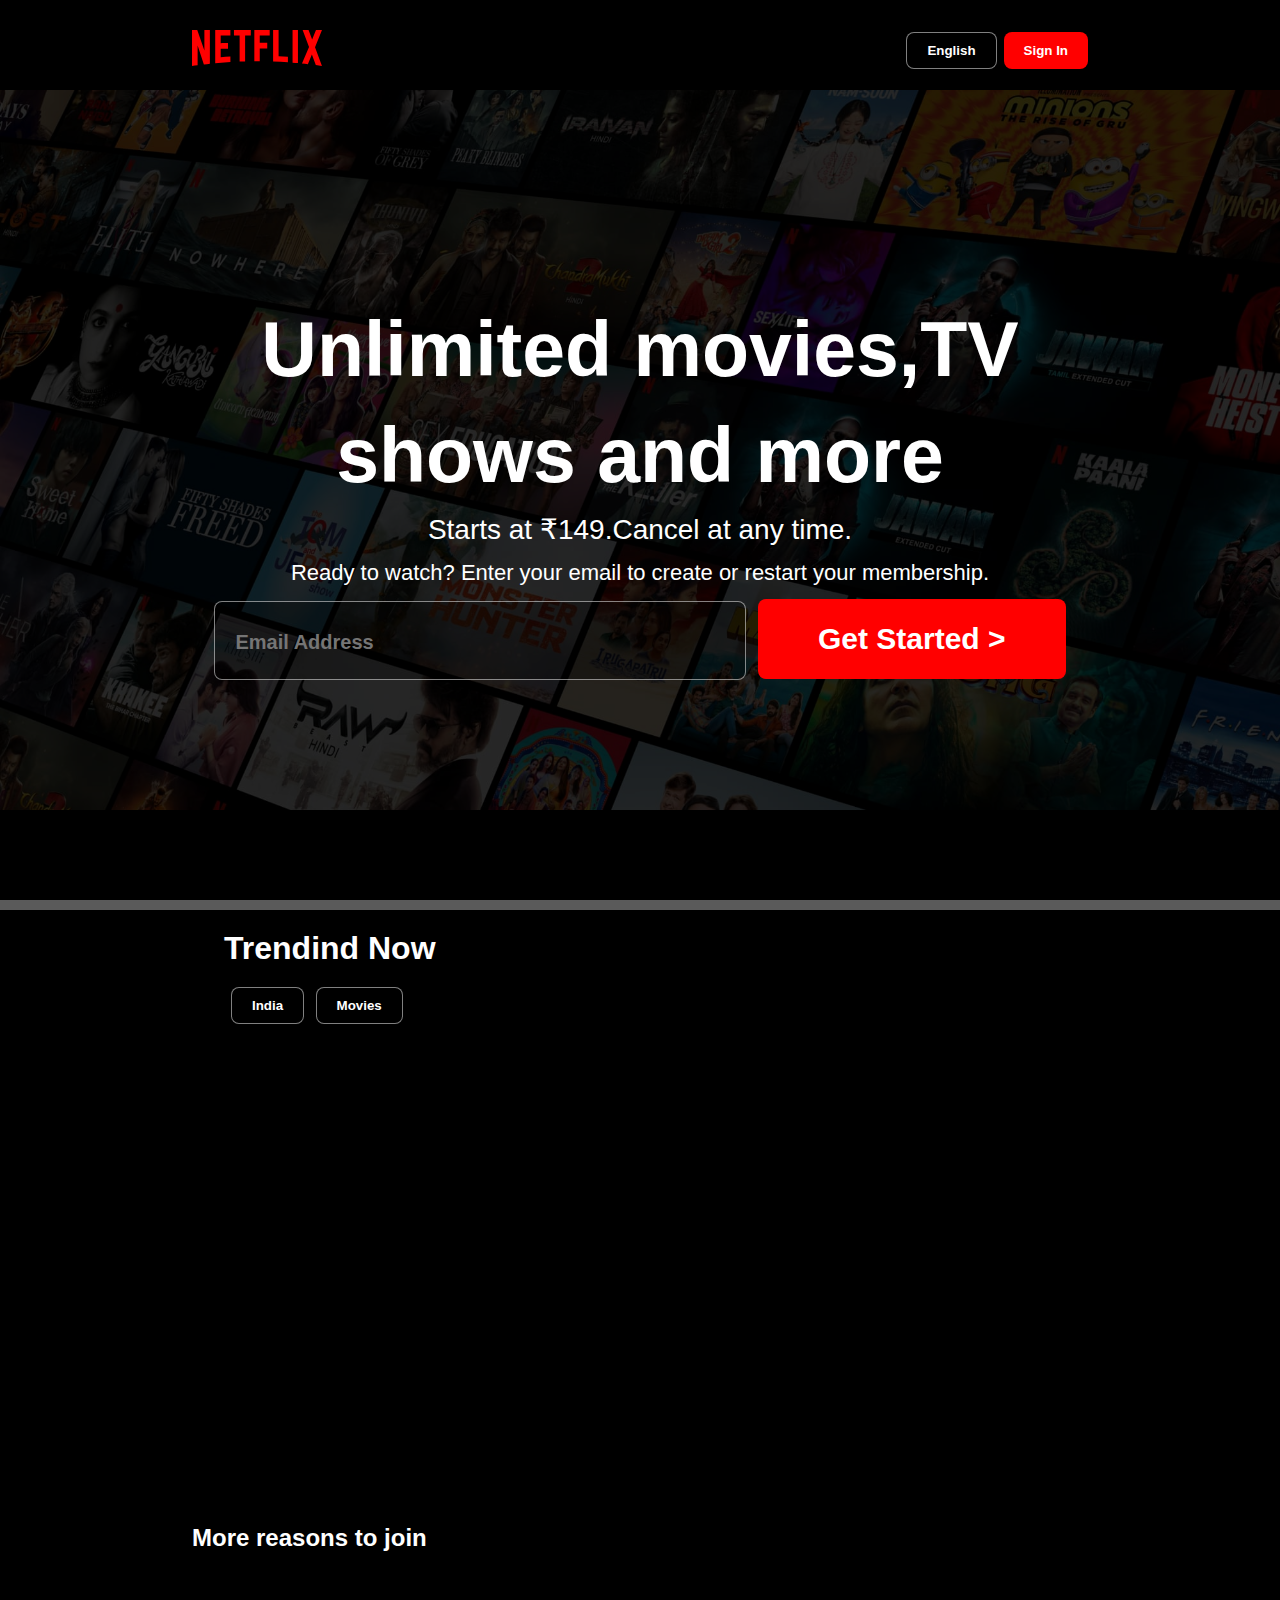
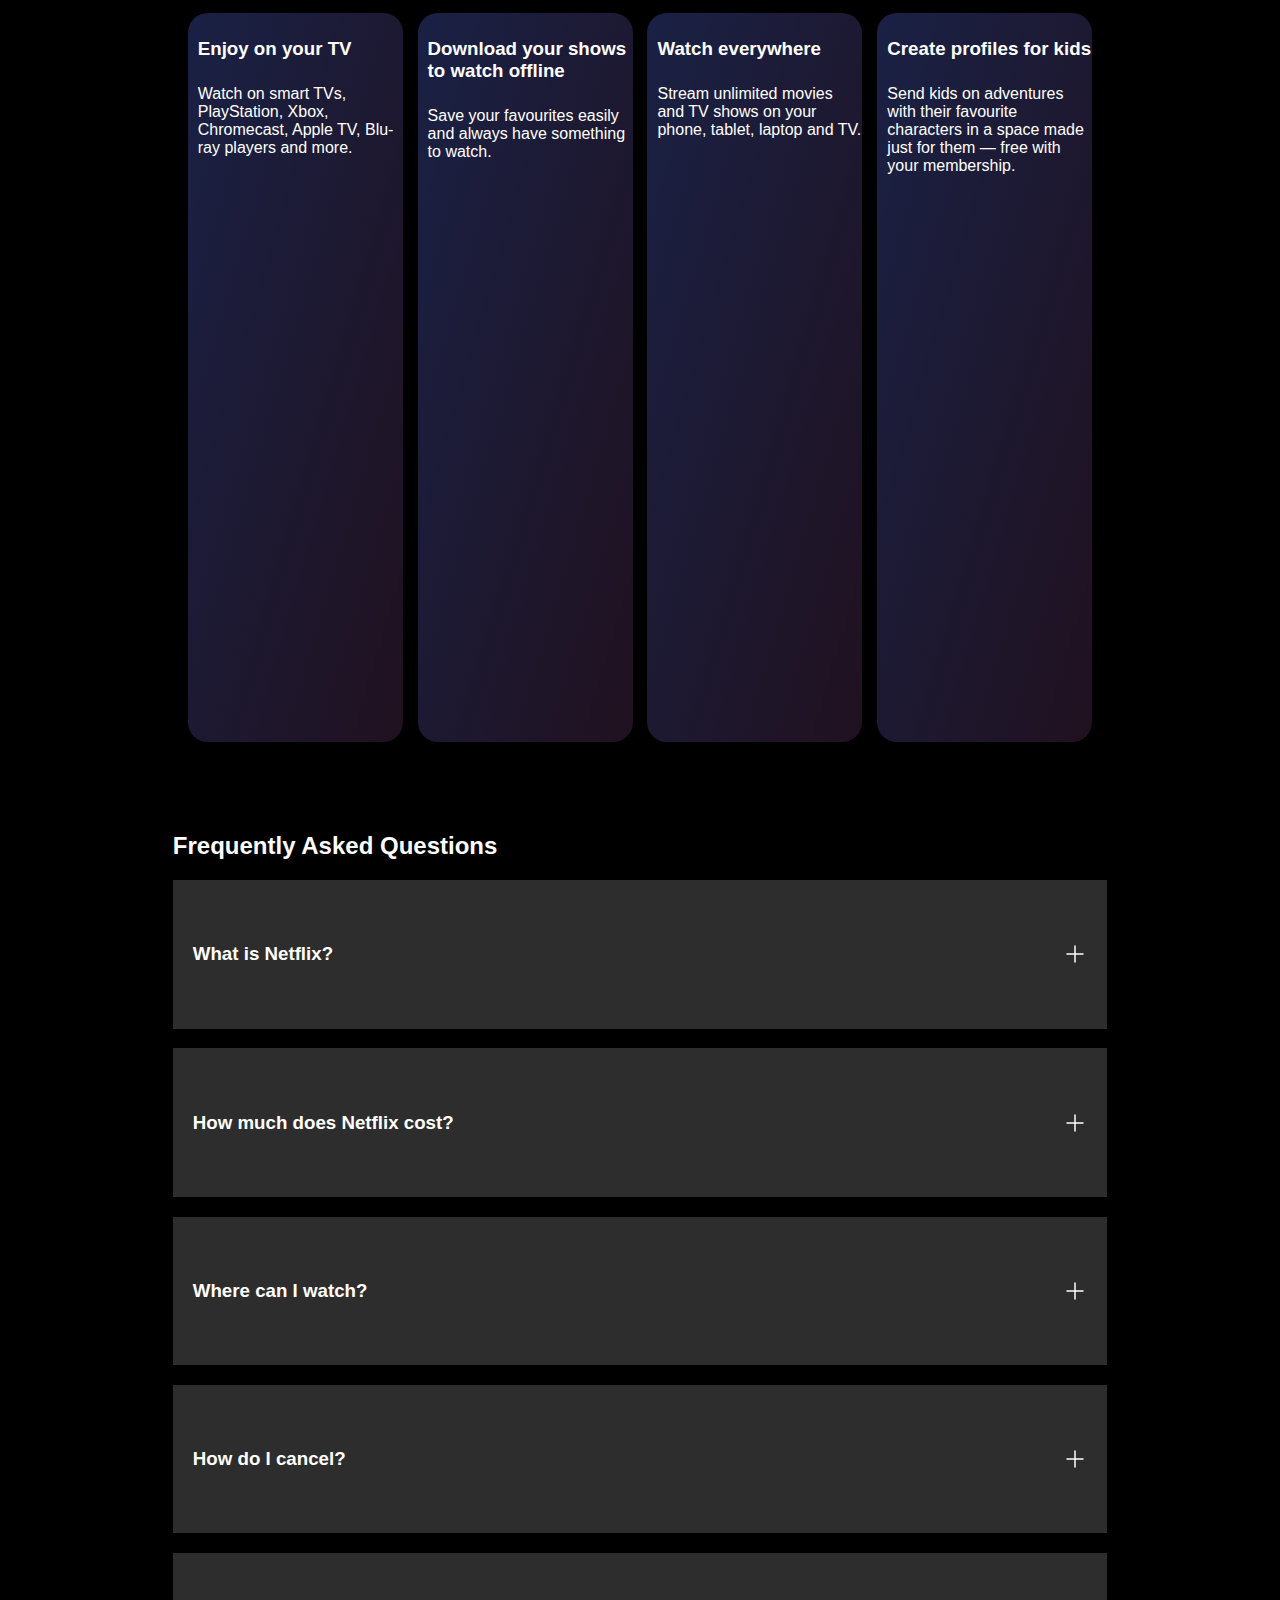
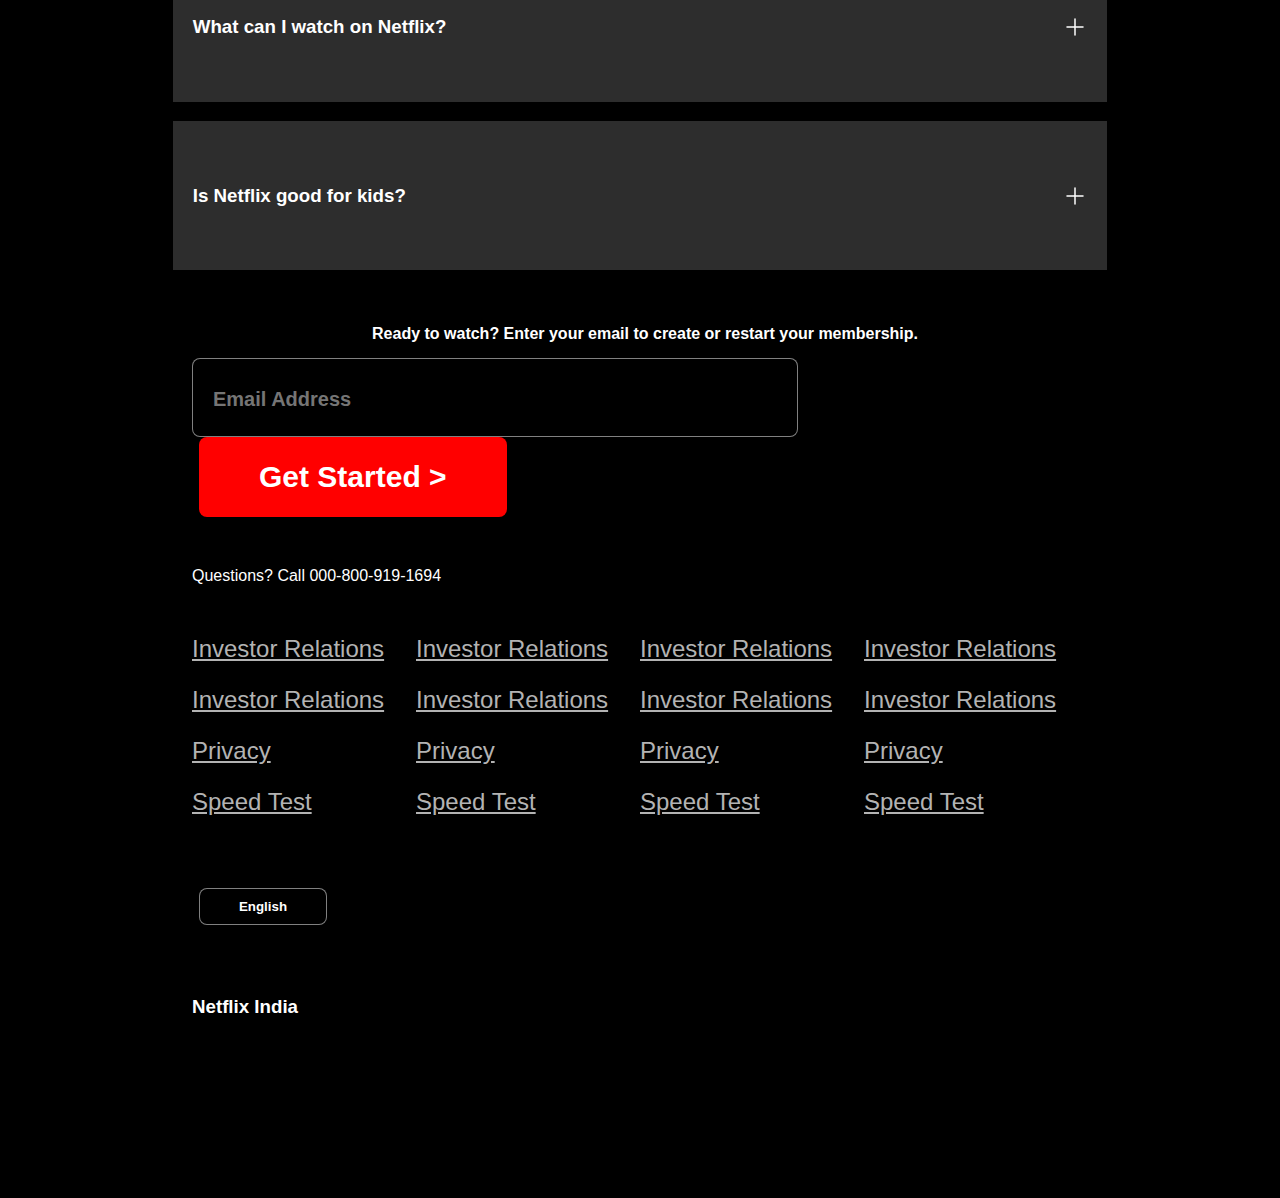
==== index.html @ a0ca1d87 "Add files via upload" ====
<!DOCTYPE html>
<html lang="en">
  <head>
    <meta charset="UTF-8" />
    <meta name="viewport" content="width=device-width, initial-scale=1.0" />
    <title>Netfix</title>
    <link rel="stylesheet" href="style.css" />
  </head>
  <body>
    <div class="main">
      <nav>
        <span>
          <img src="logo.svg" alt="" />
        </span>

        <div class="button">
          <button class="btn op">English</button>
          <button class="btn btn-redsn">Sign In</button>
        </div>
      </nav>
      <div class="box"></div>
      <div class="hero">
        <span>Unlimited movies,TV</span>
        <span>shows and more </span>
        <span>Starts at ₹149.Cancel at any time.</span>
        <span>
          Ready to watch? Enter your email to create or restart your
          membership.</span
        >
        <div class="div">
          <input
            class="op queryInput"
            type="text"
            placeholder="Email Address"
          />
          <button class="btn btn-red">Get Started &gt;</button>
        </div>
      </div>
    </div>
    <div class="seprate"></div>
    <section class="first"></section>
    <div class="div-btn">
      <div>
        <h1>Trendind Now</h1>
      </div>
      <div>
        <button class="btn op btn1">India</button>
        <button class="btn op">Movies</button>
      </div>
    </div>
    <div class="content">
      <div></div>
      <div></div>
      <div></div>
    </div>
    <div class="moreRe">
      <div>
        <h2>More reasons to join</h2>
      </div>
    </div>
    <div class="content2">
      <div>
        <h3>Enjoy on your TV</h3>
        <p>
          Watch on smart TVs, PlayStation, Xbox, Chromecast, Apple TV, Blu-ray
          players and more.
        </p>
      </div>
      <div>
        <h3>Download your shows to watch offline</h3>
        <p>Save your favourites easily and always have something to watch.</p>
      </div>
      <div>
        <h3>Watch everywhere</h3>
        <p>
          Stream unlimited movies and TV shows on your phone, tablet, laptop and
          TV.
        </p>
      </div>
      <div>
        <h3>Create profiles for kids</h3>
        <p>
          Send kids on adventures with their favourite characters in a space
          made just for them — free with your membership.
        </p>
      </div>
    </div>
    <section class="faq">
      <div>
        <h2>Frequently Asked Questions</h2>
      </div>
    </section>
    <div class="last">
      <div>
        <h3>What is Netflix?</h3>
        <svg
          xmlns="http://www.w3.org/2000/svg"
          viewBox="0 0 24 24"
          width="24"
          height="24"
          color="#ffffff"
          fill="none"
        >
          <path
            d="M12 4V20"
            stroke="currentColor"
            stroke-width="1.5"
            stroke-linecap="round"
            stroke-linejoin="round"
          />
          <path
            d="M4 12H20"
            stroke="currentColor"
            stroke-width="1.5"
            stroke-linecap="round"
            stroke-linejoin="round"
          />
        </svg>
      </div>
      <div>
        <h3>How much does Netflix cost?</h3>
        <svg
          xmlns="http://www.w3.org/2000/svg"
          viewBox="0 0 24 24"
          width="24"
          height="24"
          color="#ffffff"
          fill="none"
        >
          <path
            d="M12 4V20"
            stroke="currentColor"
            stroke-width="1.5"
            stroke-linecap="round"
            stroke-linejoin="round"
          />
          <path
            d="M4 12H20"
            stroke="currentColor"
            stroke-width="1.5"
            stroke-linecap="round"
            stroke-linejoin="round"
          />
        </svg>
      </div>
      <div>
        <h3>Where can I watch?</h3>
        <svg
          xmlns="http://www.w3.org/2000/svg"
          viewBox="0 0 24 24"
          width="24"
          height="24"
          color="#ffffff"
          fill="none"
        >
          <path
            d="M12 4V20"
            stroke="currentColor"
            stroke-width="1.5"
            stroke-linecap="round"
            stroke-linejoin="round"
          />
          <path
            d="M4 12H20"
            stroke="currentColor"
            stroke-width="1.5"
            stroke-linecap="round"
            stroke-linejoin="round"
          />
        </svg>
      </div>
      <div>
        <h3>How do I cancel?</h3>
        <svg
          xmlns="http://www.w3.org/2000/svg"
          viewBox="0 0 24 24"
          width="24"
          height="24"
          color="#ffffff"
          fill="none"
        >
          <path
            d="M12 4V20"
            stroke="currentColor"
            stroke-width="1.5"
            stroke-linecap="round"
            stroke-linejoin="round"
          />
          <path
            d="M4 12H20"
            stroke="currentColor"
            stroke-width="1.5"
            stroke-linecap="round"
            stroke-linejoin="round"
          />
        </svg>
      </div>
      <div>
        <h3>What can I watch on Netflix?</h3>
        <svg
          xmlns="http://www.w3.org/2000/svg"
          viewBox="0 0 24 24"
          width="24"
          height="24"
          color="#ffffff"
          fill="none"
        >
          <path
            d="M12 4V20"
            stroke="currentColor"
            stroke-width="1.5"
            stroke-linecap="round"
            stroke-linejoin="round"
          />
          <path
            d="M4 12H20"
            stroke="currentColor"
            stroke-width="1.5"
            stroke-linecap="round"
            stroke-linejoin="round"
          />
        </svg>
      </div>
      <div>
        <h3>Is Netflix good for kids?</h3>
        <svg
          xmlns="http://www.w3.org/2000/svg"
          viewBox="0 0 24 24"
          width="24"
          height="24"
          color="#ffffff"
          fill="none"
        >
          <path
            d="M12 4V20"
            stroke="currentColor"
            stroke-width="1.5"
            stroke-linecap="round"
            stroke-linejoin="round"
          />
          <path
            d="M4 12H20"
            stroke="currentColor"
            stroke-width="1.5"
            stroke-linecap="round"
            stroke-linejoin="round"
          />
        </svg>
      </div>
    </div>
    <div class="foot1">
      <h4>
        Ready to watch? Enter your email to create or restart your membership.
      </h4>
      <div>
        <input class="op" type="text" placeholder="Email Address" />
        <button class="btn btn-red">Get Started &gt;</button>
      </div>
    </div>
    <footer>
      <div class="call">
        <span>Questions? Call 000-800-919-1694</span>
      </div>
      <div class="footer">
        <div class="foot-item">
          <a href="FAQ">Investor Relations</a>
          <a href="Investor Relations">Investor Relations</a>
          <a href="Privacy">Privacy</a>
          <a href="Speed Test">Speed Test</a>
        </div>
        <div class="foot-item">
          <a href="FAQ">Investor Relations</a>
          <a href="Investor Relations">Investor Relations</a>
          <a href="Privacy">Privacy</a>
          <a href="Speed Test">Speed Test</a>
        </div>
        <div class="foot-item">
          <a href="FAQ">Investor Relations</a>
          <a href="Investor Relations">Investor Relations</a>
          <a href="Privacy">Privacy</a>
          <a href="Speed Test">Speed Test</a>
        </div>
        <div class="foot-item">
          <a href="FAQ">Investor Relations</a>
          <a href="Investor Relations">Investor Relations</a>
          <a href="Privacy">Privacy</a>
          <a href="Speed Test">Speed Test</a>
        </div>
      </div>
      <div class="button foot-btn">
        <button class="btn op">English</button>
      </div>
      <div><h3>Netflix India</h3></div>
      <div class="end"></div>
    </footer>
  </body>
</html>
---- style.css ----
* {
  font-family: "Netflix Sans", "Helvetica Neue", "Segoe UI", sans-serif;
  margin: 0;
  padding: 0;
  color: white;
}
body {
  background-color: black;
}
.main {
  background-image: url("bg.jpg");

  background-position: center center;
  background-size: max(1200px, 100vw);
  background-repeat: no-repeat;
  height: 100vh;
  position: relative;
}
.main .box {
  height: 100vh;
  width: 100%;
  background-color: black;
  opacity: 0.8;
  position: absolute;
  top: 0;
}

nav {
  margin: auto;
  display: flex;
  align-items: center;
  justify-content: space-between;
  max-width: 70vw;
  height: 100px;
}
nav .button {
  display: flex;
}
nav img {
  width: 130px;
  position: relative;
  z-index: 10;
}
nav button {
  position: relative;
  z-index: 10;
}
.hero {
  top: 0;
  height: calc(100% - 120px);
  display: flex;
  align-items: center;
  justify-content: center;
  flex-direction: column;
  position: relative;
  gap: 10px;
  padding: 0 20px;
}
.hero > :nth-child(1) {
  font-weight: 900;
  font-size: 77px;
  line-height: 96px;
  text-align: center;
}
.hero > :nth-child(2) {
  font-weight: 900;
  font-size: 77px;
  line-height: 96px;
  text-align: center;
}

.hero > :nth-child(3) {
  font-size: 28px;
  font-weight: 500;
  text-align: center;
}
.hero > :nth-child(4) {
  font-weight: 400;
  line-height: 33px;
  font-size: 22px;
  text-align: center;
}
.seprate {
  height: 10px;
  background-color: rgb(90, 90, 90);
}
.btn {
  padding: 10px 20px;
  margin-left: 7px;
  font-weight: 600;
  border-radius: 8px;
  border: none;
  cursor: pointer;
}

.btn-redsn {
  background-color: red;
}
.btn-red {
  background-color: red;
  padding: 23px 60px;
  font-size: 30px;
}
.main input {
  padding: 29px 10px 25px 20px;
  width: 500px;
  font-size: 30px;
  border-radius: 8px;
  font-size: 20px;
  font-weight: 700;
}
.op {
  background-color: rgba(0, 0, 0, 0.3);
  border: 1px solid rgba(255, 255, 255, 0.5);
}
.div-btn div {
  max-width: 65vw;
  margin: auto;
  margin-top: 20px;
}
.content {
  height: 50vh;
  max-width: 60vw;
  margin: auto;
  display: flex;
  align-items: center;
  justify-content: space-between;
}
.content div {
  height: 40vh;
  width: 30%;
  border-radius: 6px;
}
.content :nth-child(1) {
  background-image: url(https://occ-0-6246-2186.1.nflxso.net/dnm/api/v6/mAcAr9TxZIVbINe88xb3Teg5_OA/[base64].webp?r=cb7);
  object-fit: cover;
  background-position: center center;
  background-repeat: no-repeat;
}
.content :nth-child(2) {
  background-image: url(https://occ-0-6246-2186.1.nflxso.net/dnm/api/v6/mAcAr9TxZIVbINe88xb3Teg5_OA/[base64].webp?r=982);
  object-fit: cover;
  background-position: center center;
  background-repeat: no-repeat;
}
.content :nth-child(3) {
  background-image: url(https://occ-0-6246-2186.1.nflxso.net/dnm/api/v6/mAcAr9TxZIVbINe88xb3Teg5_OA/[base64].webp?r=3f1);
  object-fit: cover;
  background-position: center center;
  background-repeat: no-repeat;
}
h2 {
  margin: 50px 0 20px 0px;
}
.moreRe div {
  max-width: 70vw;
  margin: auto;
}
.content2 {
  height: 90vh;
  max-width: 73vw;
  margin: auto;
  display: flex;
  justify-content: space-evenly;
  align-items: center;
}
.content2 div {
  height: 90%;
  width: 23%;
  border-radius: 20px;
}
.content2 > :nth-child(1) {
  background-image: linear-gradient(to bottom right, #1a2145, #20111f);
}
.content2 > :nth-child(2) {
  background-image: linear-gradient(to bottom right, #1a2145, #20111f);
}
.content2 > :nth-child(3) {
  background-image: linear-gradient(to bottom right, #1a2145, #20111f);
}
.content2 > :nth-child(4) {
  background-image: linear-gradient(to bottom right, #1a2145, #20111f);
}
.content2 h3,
p {
  margin: 25px 0px 5px 10px;
}
.content2 div > svg {
  position: relative;
}
.faq div {
  max-width: 73vw;
  margin: auto;
}

.last {
  height: 110vh;
  max-width: 73vw;
  display: flex;
  align-items: center;
  justify-content: space-between;
  flex-direction: column;
  margin: auto;
}

.last div:hover {
  transition: all 0.4s ease-in-out;
  background-color: #454545;
  cursor: pointer;
}
.last div {
  height: 15%;
  width: 100%;
  background-color: #2d2d2d;
  display: flex;
  justify-content: space-between;
  align-items: center;
}
.last h3,
svg {
  margin-left: 20px;
  margin-right: 20px;
}
.foot1 {
  max-width: 70vw;
  display: flex;
  align-items: center;
  justify-content: center;
  flex-direction: column;
  margin: auto;
}
.foot1 h4 {
  margin: 55px 0 15px 10px;
}
.foot1 input {
  width: 30vw;
  padding: 29px 200px 25px 20px;
  font-size: 30px;
  border-radius: 8px;
  font-size: 20px;
  font-weight: 700;
}
footer {
  max-width: 70vw;
  margin: auto;
}
.footer {
  display: grid;
  grid-template-columns: 1fr 1fr 1fr 1fr;
}
.foot-item {
  display: flex;
  flex-direction: column;
  gap: 23px;
}
.call {
  max-width: 70vw;
  margin: auto;
  display: flex;
  align-items: center;
  justify-content: flex-start;
}
.call span {
  margin: 50px 0 50px 0px;
}
.footer a {
  font-size: 24px;
  color: #b3b3b3;
}
.foot-btn {
  height: 20vh;
  display: flex;
  align-items: center;
}
.foot-btn button {
  width: 8rem;
}
.end {
  height: 20vh;
}

@media screen and (max-width: 880px) {
  .main .queryInput {
    width: 60vw;
    height: 10px;
    margin: 20px 0;
  }

  .hero div {
    display: flex;
    flex-direction: column;
    align-items: center;
  }
  .footer {
    display: grid;
    grid-template-columns: 1fr 1fr;
  }
  .hero > :nth-child(1) {
    font-weight: 700;
    font-size: 45px;
  }
  .hero > :nth-child(2) {
    font-weight: 700;
    font-size: 45px;
  }
  .hero > :nth-child(3) {
    font-weight: 400;
    font-size: 24px;
  }
  .hero > :nth-child(4) {
    font-weight: 400;
    font-size: 20px;
  }
  .hero span {
    line-height: 0px;
  }
  .hero .btn {
    height: 8vh;
  }
  .content {
    display: grid;
    grid-template-columns: 1fr 1fr;
    grid-auto-rows: minmax(120px, auto);
    row-gap: 80px;
  }
  .content div {
    width: 100%;
    object-fit: cover;
  }
  .content2 {
    display: flex;
    align-items: center;
    justify-content: center;
    flex-direction: column;
    gap: 10px;
  }
  .content2 > div {
    width: 100%;
  }
}
@media screen and (max-width: 600px) {
  .footer {
    display: grid;
    grid-template-columns: 1fr;
  }
  .call span {
    font-size: auto;
  }
  .foot-item {
    align-items: start;
  }
  .div-btn {
    display: flex;
    align-items: start;
    justify-content: center;
    flex-direction: column;
  }
  .div-btn h1 {
    font-size: 26px;
  }
  .div-btn > :nth-child(2) {
    display: flex;
    justify-content: center;
    align-items: center;
    flex-direction: column;
  }
  .div-btn .btn {
    height: 60px;
    width: 80vw;
    margin: 10px 0;
  }
  nav .btn {
    padding: 10px 20px;
    margin-left: 7px;
    font-weight: 600;
    border-radius: 8px;
    border: none;
    cursor: pointer;
    border: 1px solid rgba(255, 255, 255, 0.5);
    height: 5vh;
    margin: 0 7px;
  }

  nav .btn-redsn {
    background-color: red;
    width: 24vw;
  }
}
@media screen and (max-width: 1251px) {
  .foot1 .btn {
    margin: 10px 0;
  }
  .hero {
    justify-content: flex-start;
  }
  .foot1 div {
    display: flex;
    align-items: center;
    justify-content: center;
    flex-direction: column;
  }
  footer {
    max-width: 90vw;
  }
}
@media (min-width: 880px) and (max-width: 1251px) {
  .content2 {
    display: grid;
    grid-template-columns: 1fr 1fr;
    grid-auto-rows: minmax(120px, auto);
    gap: 30px;
  }
  .content2 > div {
    width: 100%;
    height: 80%;
  }
}
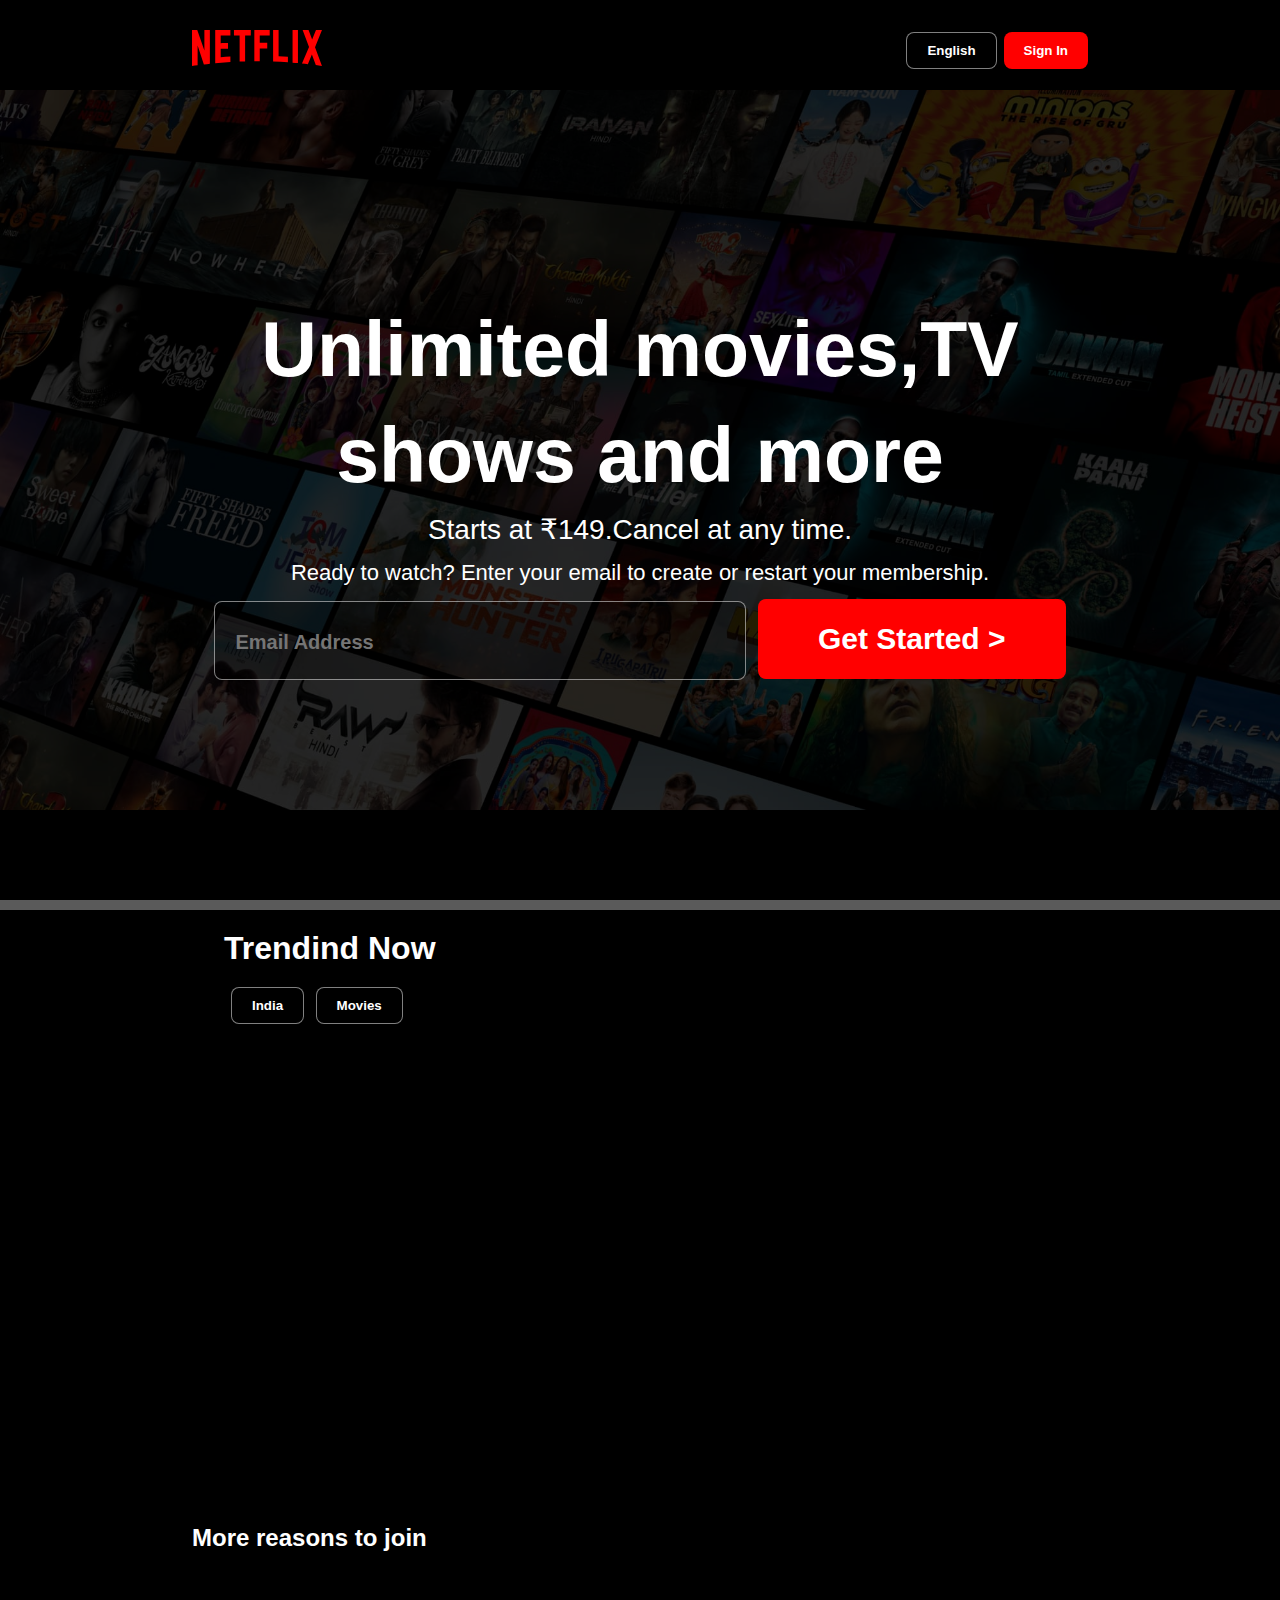
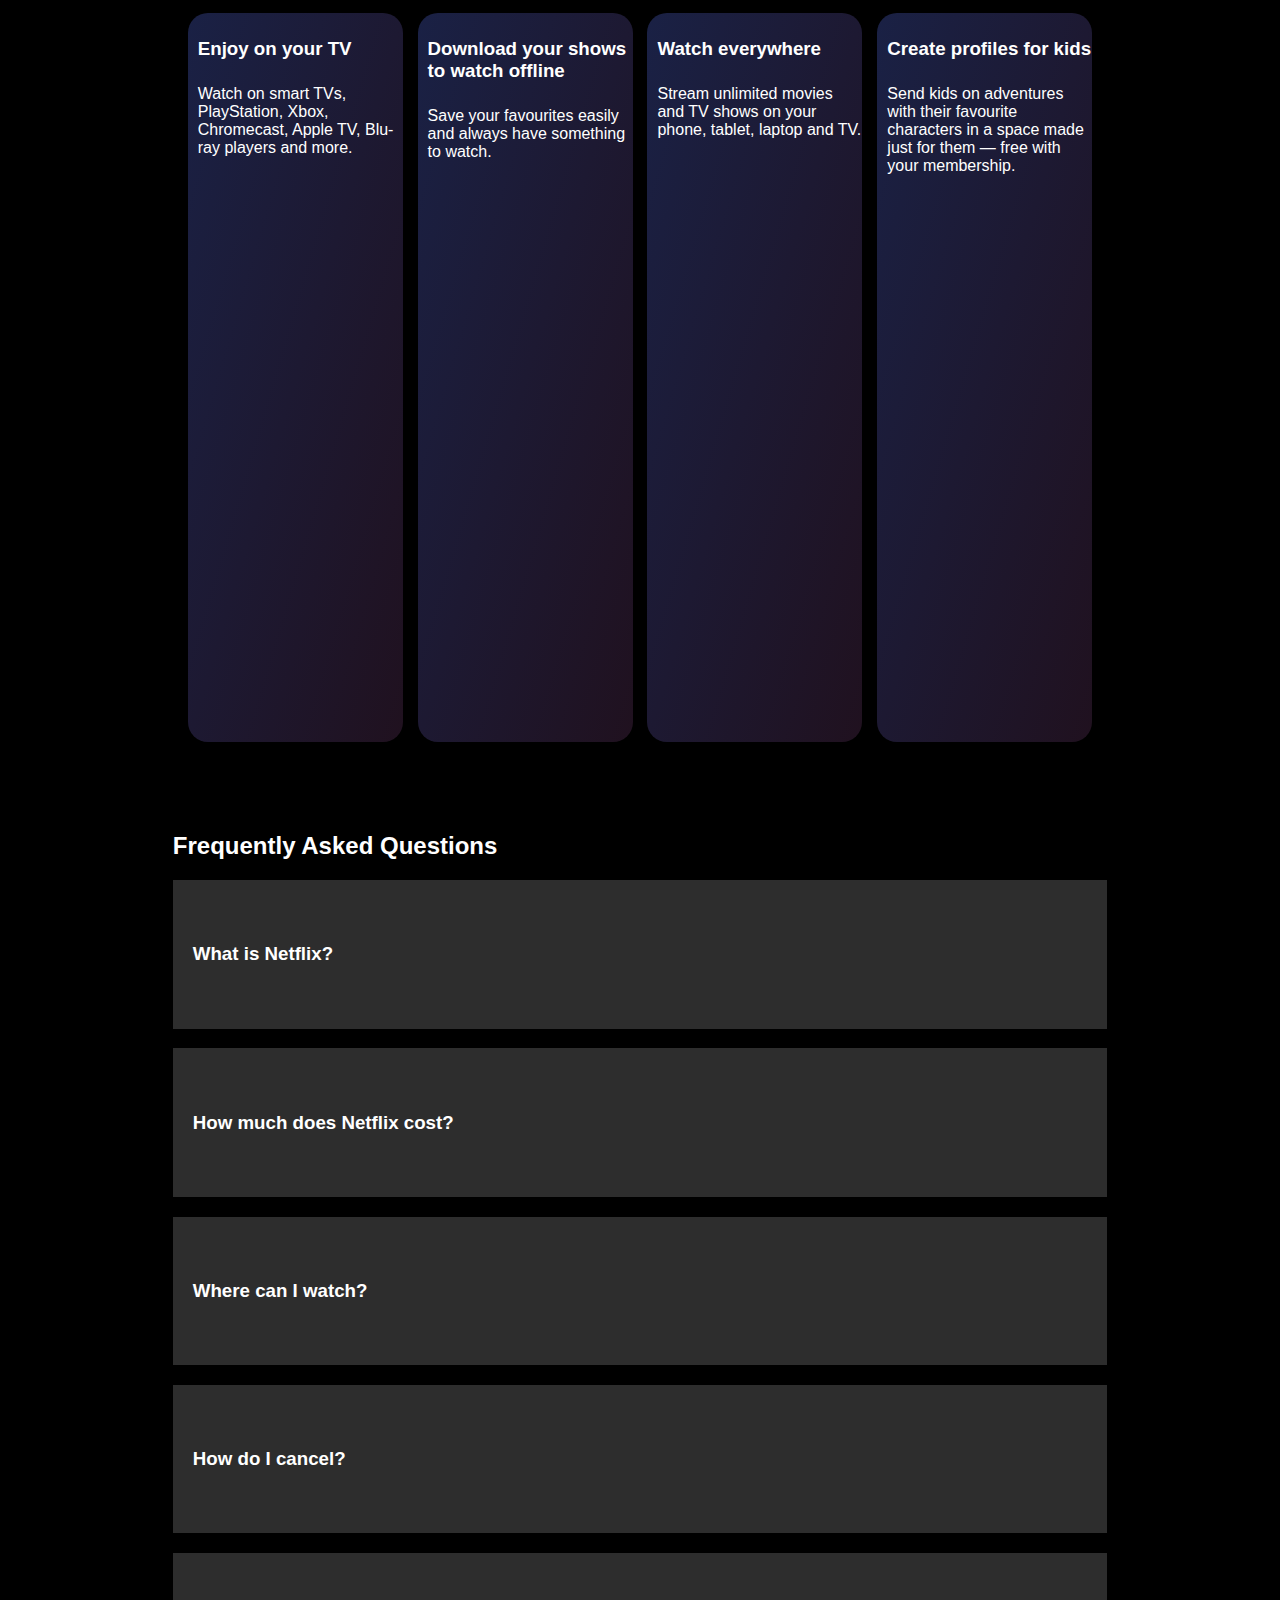
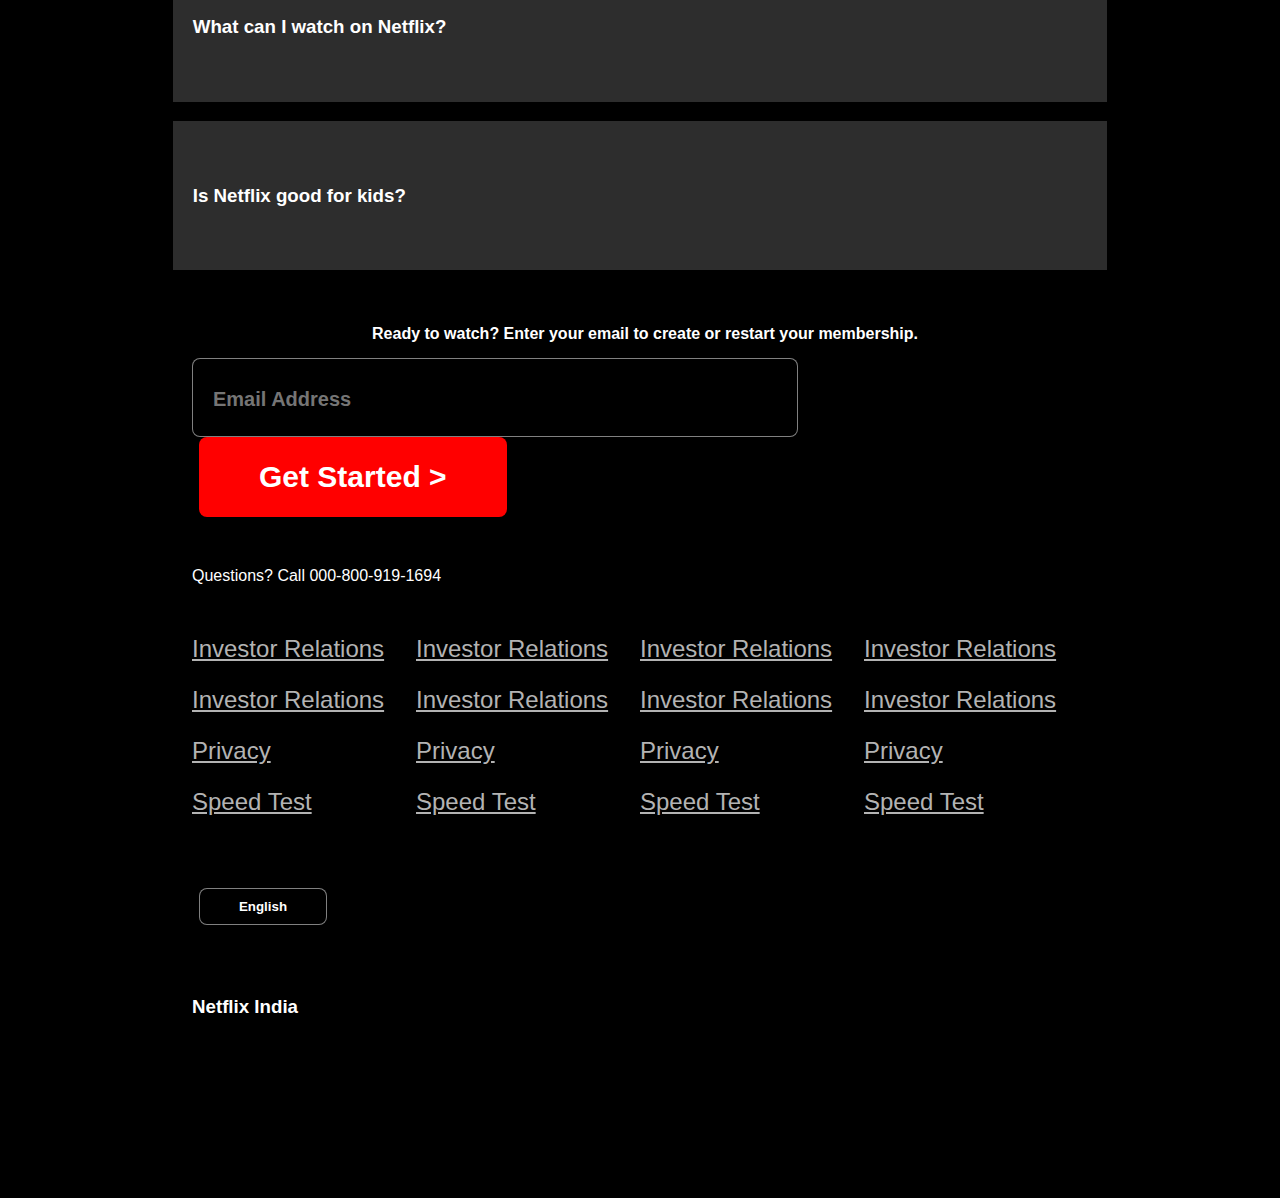
==== commit 7c99e729: "Add files via upload" ====
--- a/index.html
+++ b/index.html
@@ -5,6 +5,13 @@
     <meta name="viewport" content="width=device-width, initial-scale=1.0" />
     <title>Netfix</title>
     <link rel="stylesheet" href="style.css" />
+    <link
+      rel="stylesheet"
+      href="https://cdnjs.cloudflare.com/ajax/libs/font-awesome/6.6.0/css/all.min.css"
+      integrity="sha512-Kc323vGBEqzTmouAECnVceyQqyqdsSiqLQISBL29aUW4U/M7pSPA/gEUZQqv1cwx4OnYxTxve5UMg5GT6L4JJg=="
+      crossorigin="anonymous"
+      referrerpolicy="no-referrer"
+    />
   </head>
   <body>
     <div class="main">
@@ -93,159 +100,27 @@
     <div class="last">
       <div>
         <h3>What is Netflix?</h3>
-        <svg
-          xmlns="http://www.w3.org/2000/svg"
-          viewBox="0 0 24 24"
-          width="24"
-          height="24"
-          color="#ffffff"
-          fill="none"
-        >
-          <path
-            d="M12 4V20"
-            stroke="currentColor"
-            stroke-width="1.5"
-            stroke-linecap="round"
-            stroke-linejoin="round"
-          />
-          <path
-            d="M4 12H20"
-            stroke="currentColor"
-            stroke-width="1.5"
-            stroke-linecap="round"
-            stroke-linejoin="round"
-          />
-        </svg>
+        <i class="fa-solid fa-plus" style="color: #ffffff"></i>
       </div>
       <div>
         <h3>How much does Netflix cost?</h3>
-        <svg
-          xmlns="http://www.w3.org/2000/svg"
-          viewBox="0 0 24 24"
-          width="24"
-          height="24"
-          color="#ffffff"
-          fill="none"
-        >
-          <path
-            d="M12 4V20"
-            stroke="currentColor"
-            stroke-width="1.5"
-            stroke-linecap="round"
-            stroke-linejoin="round"
-          />
-          <path
-            d="M4 12H20"
-            stroke="currentColor"
-            stroke-width="1.5"
-            stroke-linecap="round"
-            stroke-linejoin="round"
-          />
-        </svg>
+        <i class="fa-solid fa-plus" style="color: #ffffff"></i>
       </div>
       <div>
         <h3>Where can I watch?</h3>
-        <svg
-          xmlns="http://www.w3.org/2000/svg"
-          viewBox="0 0 24 24"
-          width="24"
-          height="24"
-          color="#ffffff"
-          fill="none"
-        >
-          <path
-            d="M12 4V20"
-            stroke="currentColor"
-            stroke-width="1.5"
-            stroke-linecap="round"
-            stroke-linejoin="round"
-          />
-          <path
-            d="M4 12H20"
-            stroke="currentColor"
-            stroke-width="1.5"
-            stroke-linecap="round"
-            stroke-linejoin="round"
-          />
-        </svg>
+        <i class="fa-solid fa-plus" style="color: #ffffff"></i>
       </div>
       <div>
         <h3>How do I cancel?</h3>
-        <svg
-          xmlns="http://www.w3.org/2000/svg"
-          viewBox="0 0 24 24"
-          width="24"
-          height="24"
-          color="#ffffff"
-          fill="none"
-        >
-          <path
-            d="M12 4V20"
-            stroke="currentColor"
-            stroke-width="1.5"
-            stroke-linecap="round"
-            stroke-linejoin="round"
-          />
-          <path
-            d="M4 12H20"
-            stroke="currentColor"
-            stroke-width="1.5"
-            stroke-linecap="round"
-            stroke-linejoin="round"
-          />
-        </svg>
+        <i class="fa-solid fa-plus" style="color: #ffffff"></i>
       </div>
       <div>
         <h3>What can I watch on Netflix?</h3>
-        <svg
-          xmlns="http://www.w3.org/2000/svg"
-          viewBox="0 0 24 24"
-          width="24"
-          height="24"
-          color="#ffffff"
-          fill="none"
-        >
-          <path
-            d="M12 4V20"
-            stroke="currentColor"
-            stroke-width="1.5"
-            stroke-linecap="round"
-            stroke-linejoin="round"
-          />
-          <path
-            d="M4 12H20"
-            stroke="currentColor"
-            stroke-width="1.5"
-            stroke-linecap="round"
-            stroke-linejoin="round"
-          />
-        </svg>
+        <i class="fa-solid fa-plus" style="color: #ffffff"></i>
       </div>
       <div>
         <h3>Is Netflix good for kids?</h3>
-        <svg
-          xmlns="http://www.w3.org/2000/svg"
-          viewBox="0 0 24 24"
-          width="24"
-          height="24"
-          color="#ffffff"
-          fill="none"
-        >
-          <path
-            d="M12 4V20"
-            stroke="currentColor"
-            stroke-width="1.5"
-            stroke-linecap="round"
-            stroke-linejoin="round"
-          />
-          <path
-            d="M4 12H20"
-            stroke="currentColor"
-            stroke-width="1.5"
-            stroke-linecap="round"
-            stroke-linejoin="round"
-          />
-        </svg>
+        <i class="fa-solid fa-plus" style="color: #ffffff"></i>
       </div>
     </div>
     <div class="foot1">
--- a/style.css
+++ b/style.css
@@ -217,7 +217,7 @@
   align-items: center;
 }
 .last h3,
-svg {
+i {
   margin-left: 20px;
   margin-right: 20px;
 }
